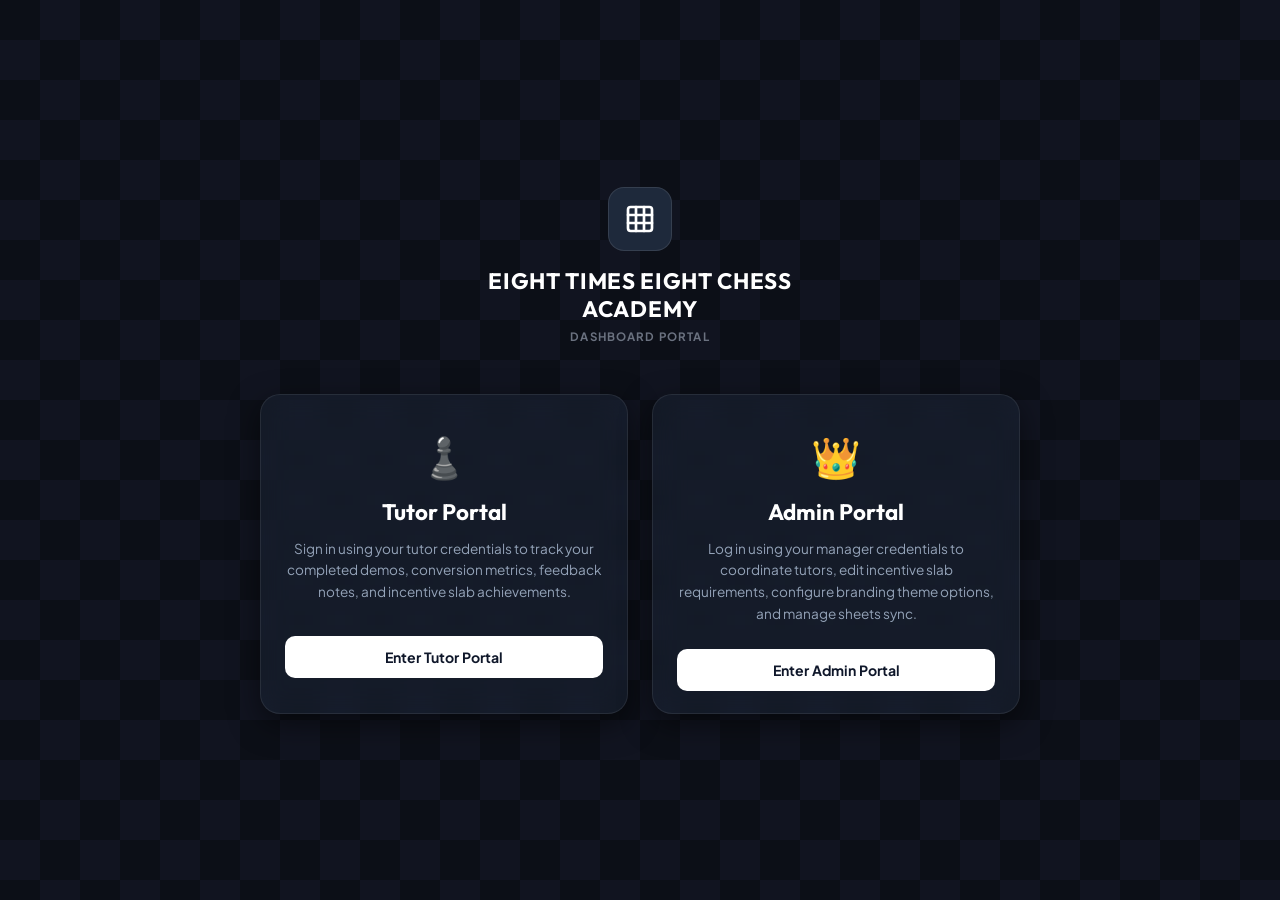
==== index.html @ c4b764b2 "Initial commit of Chess Academy Demo Tracking Portal" ====
<!DOCTYPE html>
<html lang="en">
<head>
  <meta charset="UTF-8">
  <meta name="viewport" content="width=device-width, initial-scale=1.0">
  <title>Eight Times Eight Chess Academy - Portal Entrance</title>
  <link rel="stylesheet" href="style.css">
  <style>
    /* Specific styles for the entrance router page */
    .entrance-container {
      display: flex;
      flex-direction: column;
      align-items: center;
      justify-content: center;
      min-height: 100vh;
      width: 100vw;
      background-color: #0c0f17;
      background-image: 
        linear-gradient(45deg, #111420 25%, transparent 25%), 
        linear-gradient(-45deg, #111420 25%, transparent 25%), 
        linear-gradient(45deg, transparent 75%, #111420 75%), 
        linear-gradient(-45deg, transparent 75%, #111420 75%);
      background-size: 80px 80px;
      background-position: 0 0, 0 40px, 40px -40px, -40px 0px;
      padding: 20px;
    }
    
    .entrance-grid {
      display: grid;
      grid-template-columns: 1fr 1fr;
      gap: 24px;
      width: 100%;
      max-width: 760px;
      margin-top: 40px;
    }
    
    @media (max-width: 600px) {
      .entrance-grid {
        grid-template-columns: 1fr;
      }
    }
    
    .entrance-card {
      background: rgba(30, 41, 59, 0.45);
      backdrop-filter: blur(14px);
      -webkit-backdrop-filter: blur(14px);
      border: 1px solid rgba(255, 255, 255, 0.08);
      border-radius: 20px;
      padding: 35px 24px;
      text-align: center;
      box-shadow: 0 10px 30px rgba(0, 0, 0, 0.5);
      transition: all 0.3s ease;
      display: flex;
      flex-direction: column;
      justify-content: space-between;
      height: 320px;
    }
    
    .entrance-card:hover {
      transform: translateY(-5px);
      border-color: rgba(255, 255, 255, 0.2);
      box-shadow: 0 15px 40px rgba(0, 0, 0, 0.6);
    }
    
    .entrance-card h2 {
      font-family: 'Outfit', sans-serif;
      font-size: 1.4rem;
      color: white;
      margin-bottom: 12px;
    }
    
    .entrance-card p {
      font-size: 0.85rem;
      color: #94a3b8;
      line-height: 1.6;
      margin-bottom: 24px;
    }
    
    .entrance-icon {
      font-size: 2.5rem;
      margin-bottom: 16px;
    }
  </style>
</head>
<body>

  <div class="entrance-container">
    <div class="login-header-group" style="margin-bottom: 10px;">
      <div class="login-brand-logo" id="entrance-logo-slot">
        <!-- Logo SVG -->
        <svg xmlns="http://www.w3.org/2000/svg" viewBox="0 0 24 24" fill="none" stroke="currentColor" stroke-width="2" stroke-linecap="round" stroke-linejoin="round" style="width: 32px; height: 32px; color: #ffffff;"><rect x="3" y="3" width="18" height="18" rx="2" stroke-width="2"/><path d="M9 3v18"/><path d="M15 3v18"/><path d="M3 9h18"/><path d="M3 15h18"/></svg>
      </div>
      <h1 class="login-title" id="entrance-brand-name">Eight Times Eight Chess Academy</h1>
      <div class="login-subtitle">Dashboard Portal</div>
    </div>

    <div class="entrance-grid">
      
      <!-- Tutor Portal Route Card -->
      <div class="entrance-card">
        <div>
          <div class="entrance-icon">♟️</div>
          <h2>Tutor Portal</h2>
          <p>Sign in using your tutor credentials to track your completed demos, conversion metrics, feedback notes, and incentive slab achievements.</p>
        </div>
        <a href="tutor.html" class="login-btn" style="text-decoration: none;">
          Enter Tutor Portal
        </a>
      </div>

      <!-- Admin Portal Route Card -->
      <div class="entrance-card">
        <div>
          <div class="entrance-icon">👑</div>
          <h2>Admin Portal</h2>
          <p>Log in using your manager credentials to coordinate tutors, edit incentive slab requirements, configure branding theme options, and manage sheets sync.</p>
        </div>
        <a href="admin.html" class="login-btn" style="text-decoration: none;">
          Enter Admin Portal
        </a>
      </div>

    </div>
  </div>

  <script src="mockData.js"></script>
  <script>
    // Load custom branding options on launch
    document.addEventListener("DOMContentLoaded", () => {
      const localBranding = localStorage.getItem("CHESS_PORTAL_BRANDING");
      if (localBranding) {
        const branding = JSON.parse(localBranding);
        
        // Update brand text
        document.getElementById("entrance-brand-name").textContent = branding.companyName;
        
        // Update logo
        const logoSlot = document.getElementById("entrance-logo-slot");
        if (logoSlot) {
          logoSlot.innerHTML = branding.logoUrl
            ? `<img src="${branding.logoUrl}" alt="Logo" style="width: 100%; height: 100%; object-fit: contain; border-radius: inherit;">`
            : branding.companyLogo;
        }
      }
    });
  </script>
</body>
</html>
---- style.css ----
/* style.css */
@import url('https://fonts.googleapis.com/css2?family=Outfit:wght@300;400;500;600;700&family=Plus+Jakarta+Sans:wght@300;400;500;600;700&display=swap');

:root {
  /* Default Branding Colors (Configurable via admin panel) */
  --brand-primary: #111827; /* Dark charcoal/black */
  --brand-secondary: #e07a5f; /* Peach/Orange accent */
  --bg-color: #f9fafb; /* Light background */
  --surface-color: #ffffff; /* White card backgrounds */
  --card-bg: #f3f4f6; /* Subtle grey panels */
  --text-main: #111827; /* Near black */
  --text-muted: #6b7280; /* Gray 500 */
  --border-color: #e5e7eb; /* Soft gray border */
  
  /* Status Colors */
  --color-success: #059669;
  --color-warning: #d97706;
  --color-danger: #dc2626;
  --color-info: #2563eb;
  
  --font-heading: 'Outfit', sans-serif;
  --font-body: 'Plus Jakarta Sans', sans-serif;
  --transition-smooth: all 0.25s cubic-bezier(0.4, 0, 0.2, 1);
  --shadow-soft: 0 1px 3px 0 rgba(0, 0, 0, 0.05), 0 1px 2px 0 rgba(0, 0, 0, 0.03);
  --shadow-panel: 0 4px 6px -1px rgba(0, 0, 0, 0.05), 0 2px 4px -1px rgba(0, 0, 0, 0.03);
}

* {
  box-sizing: border-box;
  margin: 0;
  padding: 0;
}

body {
  background-color: var(--bg-color);
  color: var(--text-main);
  font-family: var(--font-body);
  min-height: 100vh;
  display: flex;
  overflow-x: hidden;
  transition: background-color 0.4s ease;
}

/* App Shell Layout */
#app-container {
  display: flex;
  width: 100%;
  min-height: 100vh;
}

/* Sidebar Styling (White background) */
aside {
  width: 260px;
  background-color: var(--surface-color);
  border-right: 1px solid var(--border-color);
  display: flex;
  flex-direction: column;
  padding: 24px 18px;
  flex-shrink: 0;
  z-index: 10;
  position: relative;
}

.logo-container {
  display: flex;
  align-items: center;
  gap: 10px;
  margin-bottom: 30px;
  padding-bottom: 16px;
  border-bottom: 1px solid var(--border-color);
}

.logo-icon {
  width: 32px;
  height: 32px;
  display: flex;
  align-items: center;
  justify-content: center;
  border-radius: 8px;
  background: var(--brand-primary);
  color: white;
  flex-shrink: 0;
}

.logo-text {
  font-family: var(--font-heading);
  font-weight: 700;
  font-size: 1.05rem;
  letter-spacing: -0.01em;
  color: var(--text-main);
  white-space: normal;
  word-break: break-word;
  line-height: 1.25;
}

.nav-menu {
  list-style: none;
  display: flex;
  flex-direction: column;
  gap: 6px;
  flex-grow: 1;
}

.nav-header {
  font-size: 0.7rem;
  font-weight: 700;
  text-transform: uppercase;
  color: var(--text-muted);
  letter-spacing: 0.05em;
  margin: 15px 0 6px 12px;
}

.nav-item {
  display: flex;
  align-items: center;
  gap: 12px;
  padding: 10px 14px;
  border-radius: 10px;
  color: var(--text-muted);
  text-decoration: none;
  cursor: pointer;
  font-weight: 600;
  font-size: 0.88rem;
  transition: var(--transition-smooth);
  border: 1px solid transparent;
}

.nav-item:hover {
  color: var(--text-main);
  background-color: #f3f4f6;
}

.nav-item.active {
  background-color: var(--brand-primary);
  color: #ffffff;
}

.nav-item svg {
  width: 18px;
  height: 18px;
  stroke: currentColor;
}

.sidebar-footer {
  padding-top: 16px;
  border-top: 1px solid var(--border-color);
  display: flex;
  flex-direction: column;
  gap: 12px;
}

/* User Card in Sidebar */
.profile-card {
  display: flex;
  align-items: center;
  gap: 10px;
  padding: 10px 8px;
}

.profile-avatar {
  width: 32px;
  height: 32px;
  border-radius: 50%;
  background-color: #e5e7eb;
}

.profile-info {
  display: flex;
  flex-direction: column;
  overflow: hidden;
}

.profile-name {
  font-weight: 700;
  font-size: 0.82rem;
  color: var(--text-main);
  white-space: nowrap;
  overflow: hidden;
  text-overflow: ellipsis;
}

.profile-role {
  font-size: 0.72rem;
  color: var(--text-muted);
}

.signout-btn {
  display: flex;
  align-items: center;
  gap: 8px;
  color: var(--text-muted);
  font-size: 0.8rem;
  font-weight: 600;
  text-decoration: none;
  cursor: pointer;
  padding: 8px 12px;
  border-radius: 8px;
  transition: var(--transition-smooth);
}

.signout-btn:hover {
  color: var(--color-danger);
  background-color: #fef2f2;
}

/* Main Dashboard Panel */
main {
  flex-grow: 1;
  display: flex;
  flex-direction: column;
  min-height: 100vh;
  padding: 30px;
  overflow-y: auto;
}

header {
  display: flex;
  justify-content: space-between;
  align-items: center;
  margin-bottom: 24px;
  flex-shrink: 0;
}

.header-title-area h1 {
  font-family: var(--font-heading);
  font-weight: 700;
  font-size: 1.65rem;
}

.header-title-area p {
  color: var(--text-muted);
  font-size: 0.85rem;
  margin-top: 2px;
}

/* Dynamic Alert/Warning Banners (Pink color) */
.alert-banner {
  background-color: #fef2f2;
  border: 1px solid #fecaca;
  color: #991b1b;
  padding: 12px 16px;
  border-radius: 12px;
  font-size: 0.85rem;
  font-weight: 600;
  display: flex;
  align-items: center;
  gap: 10px;
  margin-bottom: 24px;
  animation: slideDown 0.3s ease-out;
}

@keyframes slideDown {
  from { opacity: 0; transform: translateY(-10px); }
  to { opacity: 1; transform: translateY(0); }
}

/* Specific styled KPI grid & colored cards from image 4 */
.kpi-grid {
  display: grid;
  grid-template-columns: repeat(4, 1fr);
  gap: 16px;
  margin-bottom: 20px;
}

@media (max-width: 1024px) {
  .kpi-grid {
    grid-template-columns: repeat(2, 1fr);
  }
}
@media (max-width: 600px) {
  .kpi-grid {
    grid-template-columns: 1fr;
  }
}

.kpi-card {
  background-color: var(--surface-color);
  border: 1px solid var(--border-color);
  border-radius: 16px;
  padding: 18px;
  display: flex;
  flex-direction: row;
  align-items: center;
  gap: 14px;
  box-shadow: var(--shadow-soft);
  transition: var(--transition-smooth);
}

.kpi-card:hover {
  transform: translateY(-2px);
  box-shadow: var(--shadow-panel);
}

.kpi-text-group {
  display: flex;
  flex-direction: column;
}

.kpi-title {
  font-size: 0.72rem;
  color: var(--text-muted);
  font-weight: 700;
  text-transform: uppercase;
  letter-spacing: 0.05em;
  margin-bottom: 4px;
}

.kpi-value {
  font-size: 1.6rem;
  font-weight: 700;
  font-family: var(--font-heading);
  color: var(--text-main);
}

.kpi-icon-wrapper {
  width: 42px;
  height: 42px;
  border-radius: 10px;
  display: flex;
  align-items: center;
  justify-content: center;
  flex-shrink: 0;
}

/* Colors matching screenshot KPI cards */
/* Card 1: Demos Done (Blue) */
.kpi-card.demos-done {
  background-color: #eff6ff; /* light blue */
  border-color: #dbeafe;
}
.kpi-card.demos-done .kpi-icon-wrapper {
  background-color: #dbeafe;
  color: var(--color-info);
}

/* Card 2: Converted (Green) */
.kpi-card.demos-converted {
  background-color: #f0fdf4; /* light green */
  border-color: #dcfce7;
}
.kpi-card.demos-converted .kpi-icon-wrapper {
  background-color: #dcfce7;
  color: var(--color-success);
}

/* Card 3: Demos Not Done (Orange) */
.kpi-card.demos-not-done {
  background-color: #fffbeb; /* light orange */
  border-color: #fef3c7;
}
.kpi-card.demos-not-done .kpi-icon-wrapper {
  background-color: #fef3c7;
  color: var(--color-warning);
}

/* Card 4: Cancelled (Red) */
.kpi-card.demos-cancelled {
  background-color: #fef2f2; /* light red */
  border-color: #fee2e2;
}
.kpi-card.demos-cancelled .kpi-icon-wrapper {
  background-color: #fee2e2;
  color: var(--color-danger);
}

/* Card 5: Current Slab (Purple) */
.kpi-card.current-slab {
  background-color: #faf5ff; /* light purple */
  border-color: #e9d5ff;
}
.kpi-card.current-slab .kpi-icon-wrapper {
  background-color: #e9d5ff;
  color: #7c3aed;
}

/* Card 6: Incentive Earned (Green) */
.kpi-card.incentive-earned {
  background-color: #f0fdf4;
  border-color: #dcfce7;
}
.kpi-card.incentive-earned .kpi-icon-wrapper {
  background-color: #dcfce7;
  color: var(--color-success);
}

/* Card 7: Today's Demos (Blue) */
.kpi-card.today-demos {
  background-color: #eff6ff;
  border-color: #dbeafe;
}
.kpi-card.today-demos .kpi-icon-wrapper {
  background-color: #dbeafe;
  color: var(--color-info);
}

/* Card 8: Total Demos (Yellow) */
.kpi-card.total-demos {
  background-color: #fffbeb;
  border-color: #fef3c7;
}
.kpi-card.total-demos .kpi-icon-wrapper {
  background-color: #fef3c7;
  color: var(--color-warning);
}

/* Split panel container */
.dashboard-grid {
  display: grid;
  grid-template-columns: 1.2fr 1fr;
  gap: 20px;
}

@media (max-width: 1024px) {
  .dashboard-grid {
    grid-template-columns: 1fr;
  }
}

.card-panel {
  background-color: var(--surface-color);
  border: 1px solid var(--border-color);
  border-radius: 18px;
  padding: 24px;
  box-shadow: var(--shadow-soft);
  margin-bottom: 20px;
}

.panel-header {
  display: flex;
  justify-content: space-between;
  align-items: center;
  margin-bottom: 18px;
}

.panel-title {
  font-family: var(--font-heading);
  font-weight: 600;
  font-size: 1.15rem;
}

/* Circular Conversion Progress Ring styling (Image 4 bottom-left) */
.circular-progress-card {
  display: flex;
  flex-direction: column;
  align-items: center;
  justify-content: center;
  padding: 40px 20px;
}

.circular-progress {
  position: relative;
  width: 160px;
  height: 160px;
}

.circular-progress svg {
  width: 160px;
  height: 160px;
  transform: rotate(-90deg);
}

.circular-progress circle {
  fill: none;
  stroke-width: 12;
  stroke-linecap: round;
}

.circular-progress .bg-ring {
  stroke: #f3f4f6;
}

.circular-progress .progress-ring {
  stroke: var(--brand-secondary);
  stroke-dasharray: 471; /* 2 * PI * r = 2 * 3.1415 * 75 */
  stroke-dashoffset: 471;
  transition: stroke-dashoffset 0.8s ease-in-out;
}

.progress-text-center {
  position: absolute;
  top: 50%;
  left: 50%;
  transform: translate(-50%, -50%);
  display: flex;
  flex-direction: column;
  align-items: center;
}

.progress-number {
  font-family: var(--font-heading);
  font-size: 1.85rem;
  font-weight: 700;
  color: var(--text-main);
}

.progress-label {
  font-size: 0.68rem;
  color: var(--text-muted);
  text-transform: uppercase;
  letter-spacing: 0.05em;
  font-weight: 700;
}

/* Slabs List (Image 4 bottom-right) */
.incentive-slabs-container {
  display: flex;
  flex-direction: column;
  gap: 16px;
}

.slab-progress-box {
  border: 1px solid var(--border-color);
  border-radius: 12px;
  padding: 16px;
  background-color: #f9fafb;
}

.slab-progress-header {
  display: flex;
  justify-content: space-between;
  align-items: center;
  font-size: 0.88rem;
  font-weight: 600;
}

.slab-progress-meta {
  display: flex;
  justify-content: space-between;
  font-size: 0.75rem;
  color: var(--text-muted);
  margin-top: 6px;
}

.slab-progress-bar-container {
  height: 6px;
  background-color: #e5e7eb;
  border-radius: 99px;
  margin-top: 10px;
  overflow: hidden;
}

.slab-progress-bar {
  height: 100%;
  border-radius: 99px;
  width: 0%;
  background-color: var(--brand-secondary);
  transition: width 0.6s ease-in-out;
}

.slab-progress-bar.locked {
  background-color: #cbd5e1;
}

/* Filter header bar (DatePicker / Search / Status) */
.filter-bar {
  display: flex;
  gap: 12px;
  margin-bottom: 18px;
  flex-wrap: wrap;
}

.filter-input {
  flex-grow: 1;
  background: var(--surface-color);
  border: 1px solid var(--border-color);
  padding: 10px 14px;
  border-radius: 10px;
  font-family: var(--font-body);
  font-size: 0.88rem;
  outline: none;
}

.filter-select {
  background: var(--surface-color);
  border: 1px solid var(--border-color);
  padding: 10px 14px;
  border-radius: 10px;
  font-family: var(--font-body);
  font-size: 0.88rem;
  outline: none;
  min-width: 140px;
  cursor: pointer;
}

/* Custom Table Layout (Standard Light theme tables) */
.table-container {
  overflow-x: auto;
  border-radius: 12px;
  border: 1px solid var(--border-color);
  background-color: var(--surface-color);
}

.custom-table {
  width: 100%;
  border-collapse: collapse;
  text-align: left;
  font-size: 0.85rem;
}

.custom-table th {
  background-color: #f9fafb;
  padding: 14px 18px;
  font-weight: 700;
  color: var(--text-muted);
  border-bottom: 1px solid var(--border-color);
}

.custom-table td {
  padding: 14px 18px;
  border-bottom: 1px solid var(--border-color);
  vertical-align: middle;
  color: var(--text-main);
}

.custom-table tbody tr:last-child td {
  border-bottom: none;
}

.custom-table tbody tr {
  transition: var(--transition-smooth);
}

.custom-table tbody tr:hover {
  background-color: #f9fafb;
}

/* Pill design for demo statuses */
.status-pill-select {
  border: none;
  outline: none;
  font-weight: 700;
  font-size: 0.75rem;
  padding: 4px 12px;
  border-radius: 99px;
  cursor: pointer;
  text-align: center;
  font-family: var(--font-body);
  -webkit-appearance: none;
  -moz-appearance: none;
  appearance: none;
}

/* Status: Converted (Light Green) */
.status-pill-select.status-converted {
  background-color: #d1fae5;
  color: #065f46;
}

/* Status: Demo Done (Light Peach/Orange) */
.status-pill-select.status-done {
  background-color: #ffe8db;
  color: #c2410c;
}

/* Status: Demo Not Done (Light Grey) */
.status-pill-select.status-not-done {
  background-color: #f1f3f5;
  color: #495057;
}

/* Status: Cancelled (Light Red) */
.status-pill-select.status-cancelled {
  background-color: #fee2e2;
  color: #991b1b;
}

/* Action button styles in tables */
.action-btn {
  background: none;
  border: none;
  cursor: pointer;
  color: var(--text-muted);
  transition: var(--transition-smooth);
  padding: 4px;
}

.action-btn:hover {
  color: var(--text-main);
}

.action-btn.delete:hover {
  color: var(--color-danger);
}

/* Date Switcher Widget (Header switcher: < July 2026 >) */
.date-switcher {
  display: flex;
  align-items: center;
  gap: 8px;
  background-color: #f3f4f6;
  border-radius: 10px;
  padding: 4px;
}

.date-switcher-btn {
  background: none;
  border: none;
  cursor: pointer;
  width: 28px;
  height: 28px;
  border-radius: 8px;
  display: flex;
  align-items: center;
  justify-content: center;
  color: var(--text-muted);
  font-weight: bold;
  transition: var(--transition-smooth);
}

.date-switcher-btn:hover {
  background-color: var(--surface-color);
  color: var(--text-main);
}

.date-switcher-value {
  font-weight: 700;
  font-size: 0.88rem;
  padding: 0 12px;
  user-select: none;
}

/* Pills tab switcher */
.tab-pills {
  display: inline-flex;
  background-color: #f3f4f6;
  padding: 4px;
  border-radius: 10px;
  gap: 2px;
}

.tab-pill {
  border: none;
  background: none;
  padding: 6px 14px;
  border-radius: 8px;
  font-size: 0.8rem;
  font-weight: 600;
  color: var(--text-muted);
  cursor: pointer;
  font-family: var(--font-body);
  transition: var(--transition-smooth);
}

.tab-pill.active {
  background-color: var(--surface-color);
  color: var(--text-main);
  box-shadow: var(--shadow-soft);
}

/* Full Screen Chess-Themed Login page */
#login-screen {
  position: fixed;
  top: 0;
  left: 0;
  width: 100vw;
  height: 100vh;
  z-index: 10000;
  display: flex;
  flex-direction: column;
  align-items: center;
  justify-content: center;
  background-color: #0c0f17;
  
  /* Chessboard pattern in CSS */
  background-image: 
    linear-gradient(45deg, #111420 25%, transparent 25%), 
    linear-gradient(-45deg, #111420 25%, transparent 25%), 
    linear-gradient(45deg, transparent 75%, #111420 75%), 
    linear-gradient(-45deg, transparent 75%, #111420 75%);
  background-size: 80px 80px;
  background-position: 0 0, 0 40px, 40px -40px, -40px 0px;
  overflow: hidden;
}

/* Faint overlay chess symbols on left/right edges */
#login-screen::before, #login-screen::after {
  content: '';
  position: absolute;
  width: 100%;
  height: 100%;
  top: 0;
  left: 0;
  pointer-events: none;
  opacity: 0.05;
  background-repeat: no-repeat;
  background-size: contain;
}

.login-header-group {
  text-align: center;
  margin-bottom: 24px;
  z-index: 10;
}

.login-brand-logo {
  width: 64px;
  height: 64px;
  background-color: #1e293b;
  border: 1px solid rgba(255, 255, 255, 0.1);
  border-radius: 16px;
  display: flex;
  align-items: center;
  justify-content: center;
  margin: 0 auto 16px auto;
  color: white;
}

.login-title {
  color: white;
  font-family: var(--font-heading);
  font-weight: 700;
  font-size: 1.4rem;
  letter-spacing: 0.03em;
  text-transform: uppercase;
  max-width: 320px;
}

.login-subtitle {
  color: var(--text-muted);
  font-size: 0.72rem;
  font-weight: 700;
  text-transform: uppercase;
  letter-spacing: 0.1em;
  margin-top: 6px;
}

/* Glassmorphism box */
.login-card {
  width: 90%;
  max-width: 380px;
  background: rgba(30, 41, 59, 0.45);
  backdrop-filter: blur(14px);
  -webkit-backdrop-filter: blur(14px);
  border: 1px solid rgba(255, 255, 255, 0.08);
  border-radius: 20px;
  padding: 30px 24px;
  box-shadow: 0 10px 30px rgba(0, 0, 0, 0.5);
  z-index: 10;
}

.login-form-group {
  display: flex;
  flex-direction: column;
  gap: 6px;
  margin-bottom: 20px;
}

.login-label {
  font-size: 0.72rem;
  font-weight: 700;
  color: #94a3b8;
  letter-spacing: 0.02em;
}

.login-input {
  background: rgba(255, 255, 255, 0.04);
  border: 1px solid rgba(255, 255, 255, 0.08);
  border-radius: 10px;
  padding: 12px;
  color: white;
  font-family: var(--font-body);
  font-size: 0.88rem;
  outline: none;
  transition: var(--transition-smooth);
}

.login-input:focus {
  border-color: rgba(255, 255, 255, 0.25);
  background: rgba(255, 255, 255, 0.08);
}

.login-btn {
  background-color: white;
  color: #0f172a;
  border: none;
  width: 100%;
  padding: 12px;
  border-radius: 10px;
  font-weight: 700;
  font-size: 0.88rem;
  cursor: pointer;
  display: flex;
  align-items: center;
  justify-content: center;
  gap: 8px;
  font-family: var(--font-body);
  transition: var(--transition-smooth);
}

.login-btn:hover {
  background-color: #f1f5f9;
  transform: translateY(-1px);
}

.login-footer-text {
  font-size: 0.7rem;
  color: #64748b;
  text-align: center;
  margin-top: 16px;
  z-index: 10;
}

/* Slabs setup form block */
.admin-grid {
  display: grid;
  grid-template-columns: 1.4fr 1fr;
  gap: 20px;
}

@media (max-width: 1024px) {
  .admin-grid {
    grid-template-columns: 1fr;
  }
}

/* standard forms styling */
.form-group {
  display: flex;
  flex-direction: column;
  gap: 6px;
  margin-bottom: 16px;
}

.form-group label {
  font-size: 0.8rem;
  font-weight: 700;
  color: var(--text-muted);
}

.form-control {
  background-color: var(--surface-color);
  border: 1px solid var(--border-color);
  padding: 10px 14px;
  border-radius: 10px;
  outline: none;
  font-family: var(--font-body);
  font-size: 0.88rem;
  color: var(--text-main);
  transition: var(--transition-smooth);
}

.form-control:focus {
  border-color: var(--brand-secondary);
}

.form-row {
  display: grid;
  grid-template-columns: 1fr 1fr;
  gap: 12px;
}

.btn {
  background-color: #f3f4f6;
  border: 1px solid var(--border-color);
  color: var(--text-main);
  padding: 10px 16px;
  border-radius: 10px;
  font-weight: 700;
  font-size: 0.85rem;
  cursor: pointer;
  display: inline-flex;
  align-items: center;
  justify-content: center;
  gap: 8px;
  transition: var(--transition-smooth);
  font-family: var(--font-body);
}

.btn:hover {
  background-color: #e5e7eb;
}

.btn-primary {
  background-color: var(--brand-primary);
  color: white;
  border: none;
}

.btn-primary:hover {
  background-color: #1f2937;
}

.btn-danger {
  background-color: #fee2e2;
  border-color: #fca5a5;
  color: #b91c1c;
}

.btn-danger:hover {
  background-color: #fca5a5;
  color: white;
}

.btn-sm {
  padding: 6px 12px;
  border-radius: 8px;
  font-size: 0.78rem;
}

/* Modal style overrides */
.modal-backdrop {
  position: fixed;
  top: 0;
  left: 0;
  width: 100vw;
  height: 100vh;
  z-index: 1000;
  background-color: rgba(15, 23, 42, 0.4);
  backdrop-filter: blur(4px);
  display: flex;
  align-items: center;
  justify-content: center;
  opacity: 0;
  pointer-events: none;
  transition: var(--transition-smooth);
}

.modal-backdrop.open {
  opacity: 1;
  pointer-events: auto;
}

.modal-content {
  background-color: var(--surface-color);
  border: 1px solid var(--border-color);
  width: 90%;
  max-width: 500px;
  border-radius: 18px;
  box-shadow: 0 20px 25px -5px rgba(0,0,0,0.1);
  transform: translateY(-20px);
  transition: var(--transition-smooth);
  overflow: hidden;
}

.modal-backdrop.open .modal-content {
  transform: translateY(0);
}

.modal-header {
  padding: 16px 20px;
  border-bottom: 1px solid var(--border-color);
  display: flex;
  justify-content: space-between;
  align-items: center;
}

.modal-title {
  font-family: var(--font-heading);
  font-weight: 700;
  font-size: 1.1rem;
}

.modal-close {
  background: none;
  border: none;
  color: var(--text-muted);
  cursor: pointer;
  padding: 4px;
}

.modal-body {
  padding: 20px;
}

.modal-footer {
  padding: 14px 20px;
  border-top: 1px solid var(--border-color);
  background-color: #f9fafb;
  display: flex;
  justify-content: flex-end;
  gap: 10px;
}

/* Switch styling */
.switch {
  position: relative;
  display: inline-block;
  width: 40px;
  height: 20px;
}

.switch input {
  opacity: 0;
  width: 0;
  height: 0;
}

.slider-toggle {
  position: absolute;
  cursor: pointer;
  top: 0;
  left: 0;
  right: 0;
  bottom: 0;
  background-color: #cbd5e1;
  transition: .2s;
  border-radius: 20px;
}

.slider-toggle:before {
  position: absolute;
  content: "";
  height: 14px;
  width: 14px;
  left: 3px;
  bottom: 3px;
  background-color: white;
  transition: .2s;
  border-radius: 50%;
}

input:checked + .slider-toggle {
  background-color: var(--color-success);
}

input:checked + .slider-toggle:before {
  transform: translateX(20px);
}

/* Toast messaging */
.toast-container {
  position: fixed;
  bottom: 20px;
  right: 20px;
  z-index: 20000;
  display: flex;
  flex-direction: column;
  gap: 8px;
}

.toast {
  background-color: var(--brand-primary);
  color: white;
  padding: 10px 16px;
  border-radius: 8px;
  font-size: 0.8rem;
  font-weight: 700;
  display: flex;
  align-items: center;
  gap: 8px;
  box-shadow: 0 4px 12px rgba(0,0,0,0.1);
  animation: slideUp 0.25s ease-out;
}

@keyframes slideUp {
  from { opacity: 0; transform: translateY(10px); }
  to { opacity: 1; transform: translateY(0); }
}

.toast.success { background-color: var(--color-success); }
.toast.warning { background-color: var(--color-warning); }
.toast.info { background-color: var(--color-info); }

/* SVG icons helper */
.icon {
  width: 18px;
  height: 18px;
  stroke-width: 2.25;
}

/* Loading Overlay for Sheets Syncing */
.sync-loader {
  display: inline-flex;
  align-items: center;
  gap: 8px;
  font-size: 0.78rem;
  color: var(--text-muted);
  font-weight: 600;
}

.spinner {
  width: 14px;
  height: 14px;
  border: 2px solid rgba(0, 0, 0, 0.1);
  border-left-color: var(--brand-primary);
  border-radius: 50%;
  animation: spin 0.8s linear infinite;
}

@keyframes spin {
  to { transform: rotate(360deg); }
}

/* CSS Horizontal Bar Chart styles */
.chart-container {
  display: flex;
  flex-direction: column;
  gap: 16px;
  margin-top: 10px;
}

.chart-row {
  display: flex;
  align-items: center;
  gap: 12px;
  font-size: 0.82rem;
  font-weight: 600;
}

.chart-tutor-name {
  width: 140px;
  white-space: nowrap;
  overflow: hidden;
  text-overflow: ellipsis;
  color: var(--text-main);
}

.chart-bar-outer {
  flex-grow: 1;
  height: 12px;
  background-color: var(--card-bg);
  border-radius: 99px;
  overflow: hidden;
  border: 1px solid var(--border-color);
}

.chart-bar-inner {
  height: 100%;
  border-radius: 99px;
  background: linear-gradient(90deg, var(--brand-primary), var(--brand-secondary));
  transition: width 0.6s cubic-bezier(0.4, 0, 0.2, 1);
}

.chart-tutor-val {
  width: 50px;
  text-align: right;
  color: var(--brand-secondary);
  font-weight: 700;
}

/* View Sections display toggling */
.view-section {
  display: none;
  animation: fadeIn 0.4s ease-out forwards;
}

.view-section.active {
  display: flex;
  flex-direction: column;
  gap: 30px;
}

@keyframes fadeIn {
  from { opacity: 0; transform: translateY(8px); }
  to { opacity: 1; transform: translateY(0); }
}
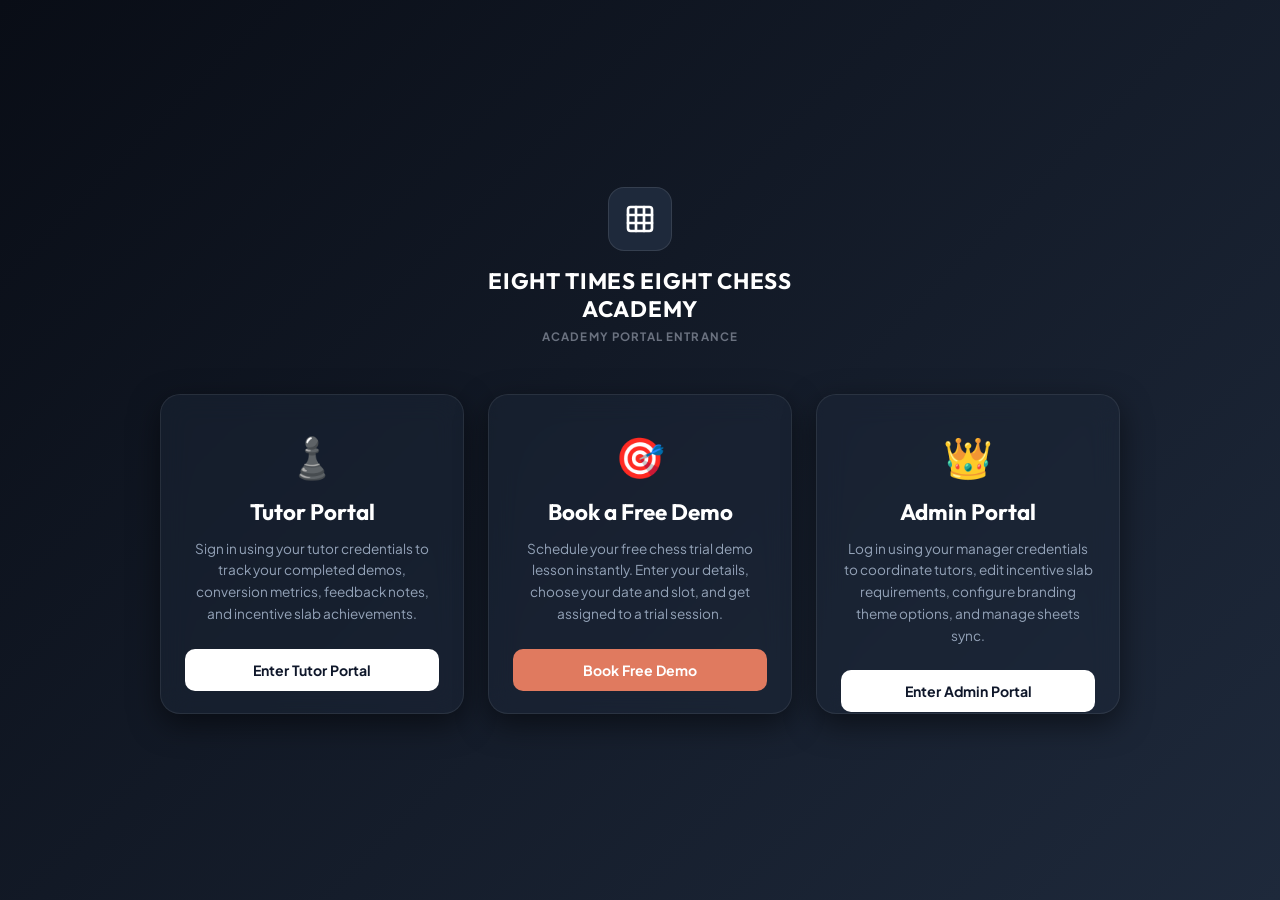
==== commit 543685df: "Update entrance routing grid with booking option and apply cache-busting" ====
--- a/index.html
+++ b/index.html
@@ -4,7 +4,7 @@
   <meta charset="UTF-8">
   <meta name="viewport" content="width=device-width, initial-scale=1.0">
   <title>Eight Times Eight Chess Academy - Portal Entrance</title>
-  <link rel="stylesheet" href="style.css">
+  <link rel="stylesheet" href="style.css?v=2">
   <style>
     /* Specific styles for the entrance router page */
     .entrance-container {
@@ -14,23 +14,16 @@
       justify-content: center;
       min-height: 100vh;
       width: 100vw;
-      background-color: #0c0f17;
-      background-image: 
-        linear-gradient(45deg, #111420 25%, transparent 25%), 
-        linear-gradient(-45deg, #111420 25%, transparent 25%), 
-        linear-gradient(45deg, transparent 75%, #111420 75%), 
-        linear-gradient(-45deg, transparent 75%, #111420 75%);
-      background-size: 80px 80px;
-      background-position: 0 0, 0 40px, 40px -40px, -40px 0px;
+      background: linear-gradient(135deg, #090d16 0%, #1e293b 100%);
       padding: 20px;
     }
     
     .entrance-grid {
       display: grid;
-      grid-template-columns: 1fr 1fr;
+      grid-template-columns: repeat(auto-fit, minmax(230px, 1fr));
       gap: 24px;
       width: 100%;
-      max-width: 760px;
+      max-width: 960px;
       margin-top: 40px;
     }
     
@@ -91,7 +84,7 @@
         <svg xmlns="http://www.w3.org/2000/svg" viewBox="0 0 24 24" fill="none" stroke="currentColor" stroke-width="2" stroke-linecap="round" stroke-linejoin="round" style="width: 32px; height: 32px; color: #ffffff;"><rect x="3" y="3" width="18" height="18" rx="2" stroke-width="2"/><path d="M9 3v18"/><path d="M15 3v18"/><path d="M3 9h18"/><path d="M3 15h18"/></svg>
       </div>
       <h1 class="login-title" id="entrance-brand-name">Eight Times Eight Chess Academy</h1>
-      <div class="login-subtitle">Dashboard Portal</div>
+      <div class="login-subtitle">Academy Portal Entrance</div>
     </div>
 
     <div class="entrance-grid">
@@ -105,6 +98,18 @@
         </div>
         <a href="tutor.html" class="login-btn" style="text-decoration: none;">
           Enter Tutor Portal
+        </a>
+      </div>
+
+      <!-- Client Booking Portal Card -->
+      <div class="entrance-card">
+        <div>
+          <div class="entrance-icon">🎯</div>
+          <h2>Book a Free Demo</h2>
+          <p>Schedule your free chess trial demo lesson instantly. Enter your details, choose your date and slot, and get assigned to a trial session.</p>
+        </div>
+        <a href="book.html" class="login-btn" style="text-decoration: none; background: #e07a5f; color: white; border: none;">
+          Book Free Demo
         </a>
       </div>
 
--- a/style.css
+++ b/style.css
@@ -664,6 +664,35 @@
   color: #991b1b;
 }
 
+/* Table Row status coloring */
+.custom-table tbody tr.row-status-converted {
+  background-color: #ecfdf5 !important; /* Subtle Light Green */
+}
+.custom-table tbody tr.row-status-converted:hover {
+  background-color: #d1fae5 !important;
+}
+
+.custom-table tbody tr.row-status-cancelled {
+  background-color: #fef2f2 !important; /* Subtle Light Red */
+}
+.custom-table tbody tr.row-status-cancelled:hover {
+  background-color: #fee2e2 !important;
+}
+
+.custom-table tbody tr.row-status-not-done {
+  background-color: #f9fafb !important; /* Subtle Light Grey */
+}
+.custom-table tbody tr.row-status-not-done:hover {
+  background-color: #f3f4f6 !important;
+}
+
+.custom-table tbody tr.row-status-done {
+  background-color: #fffaf0 !important; /* Subtle Light Orange */
+}
+.custom-table tbody tr.row-status-done:hover {
+  background-color: #ffedd5 !important;
+}
+
 /* Action button styles in tables */
 .action-btn {
   background: none;
@@ -759,16 +788,7 @@
   flex-direction: column;
   align-items: center;
   justify-content: center;
-  background-color: #0c0f17;
-  
-  /* Chessboard pattern in CSS */
-  background-image: 
-    linear-gradient(45deg, #111420 25%, transparent 25%), 
-    linear-gradient(-45deg, #111420 25%, transparent 25%), 
-    linear-gradient(45deg, transparent 75%, #111420 75%), 
-    linear-gradient(-45deg, transparent 75%, #111420 75%);
-  background-size: 80px 80px;
-  background-position: 0 0, 0 40px, 40px -40px, -40px 0px;
+  background: linear-gradient(135deg, #090d16 0%, #1e293b 100%);
   overflow: hidden;
 }
 
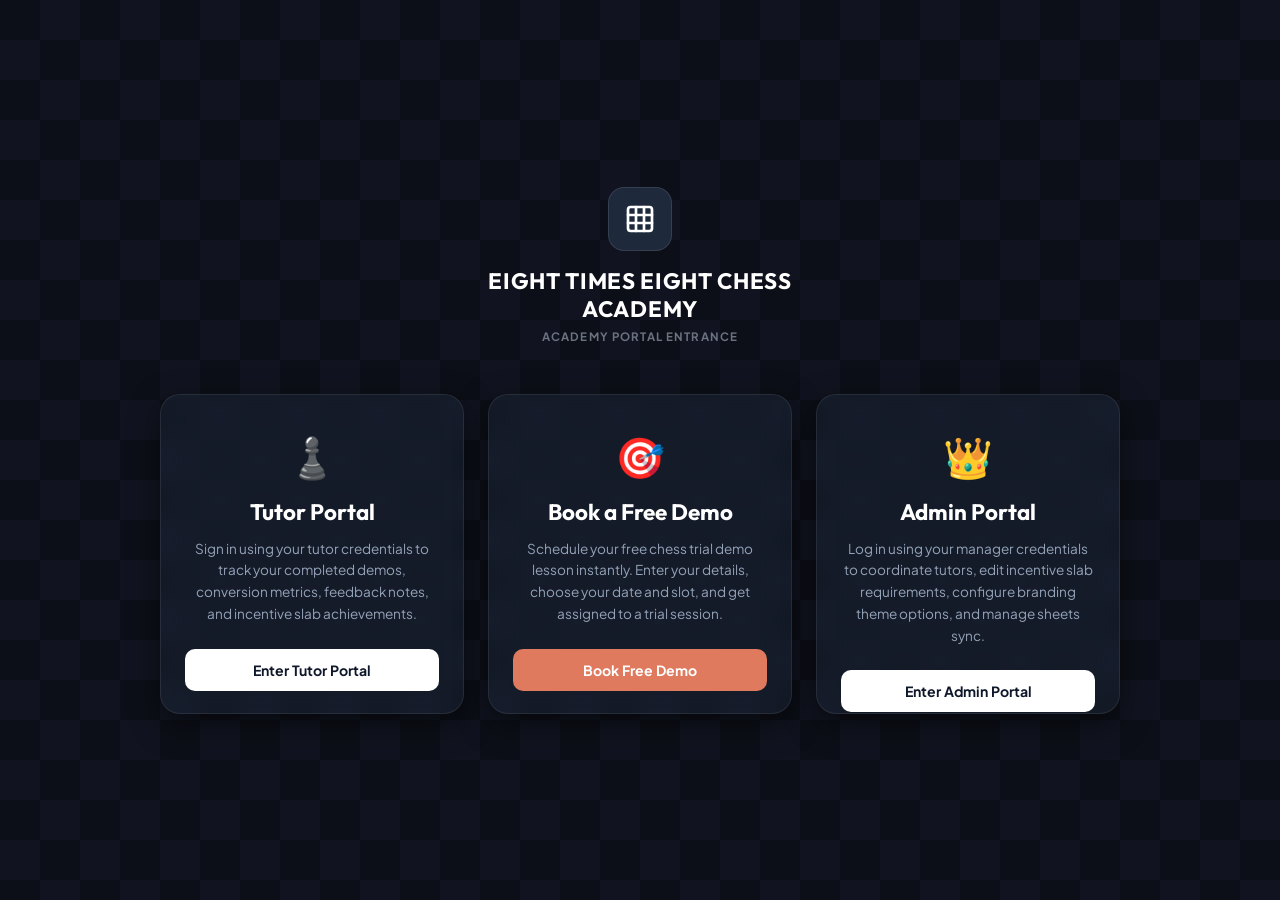
==== commit 3b101a38: "Restore checkered chessboard background pattern across all portals" ====
--- a/index.html
+++ b/index.html
@@ -6,7 +6,6 @@
   <title>Eight Times Eight Chess Academy - Portal Entrance</title>
   <link rel="stylesheet" href="style.css?v=2">
   <style>
-    /* Specific styles for the entrance router page */
     .entrance-container {
       display: flex;
       flex-direction: column;
@@ -14,7 +13,14 @@
       justify-content: center;
       min-height: 100vh;
       width: 100vw;
-      background: linear-gradient(135deg, #090d16 0%, #1e293b 100%);
+      background-color: #0c0f17;
+      background-image: 
+        linear-gradient(45deg, #111420 25%, transparent 25%), 
+        linear-gradient(-45deg, #111420 25%, transparent 25%), 
+        linear-gradient(45deg, transparent 75%, #111420 75%), 
+        linear-gradient(-45deg, transparent 75%, #111420 75%);
+      background-size: 80px 80px;
+      background-position: 0 0, 0 40px, 40px -40px, -40px 0px;
       padding: 20px;
     }
     
--- a/style.css
+++ b/style.css
@@ -788,7 +788,14 @@
   flex-direction: column;
   align-items: center;
   justify-content: center;
-  background: linear-gradient(135deg, #090d16 0%, #1e293b 100%);
+  background-color: #0c0f17;
+  background-image: 
+    linear-gradient(45deg, #111420 25%, transparent 25%), 
+    linear-gradient(-45deg, #111420 25%, transparent 25%), 
+    linear-gradient(45deg, transparent 75%, #111420 75%), 
+    linear-gradient(-45deg, transparent 75%, #111420 75%);
+  background-size: 80px 80px;
+  background-position: 0 0, 0 40px, 40px -40px, -40px 0px;
   overflow: hidden;
 }
 
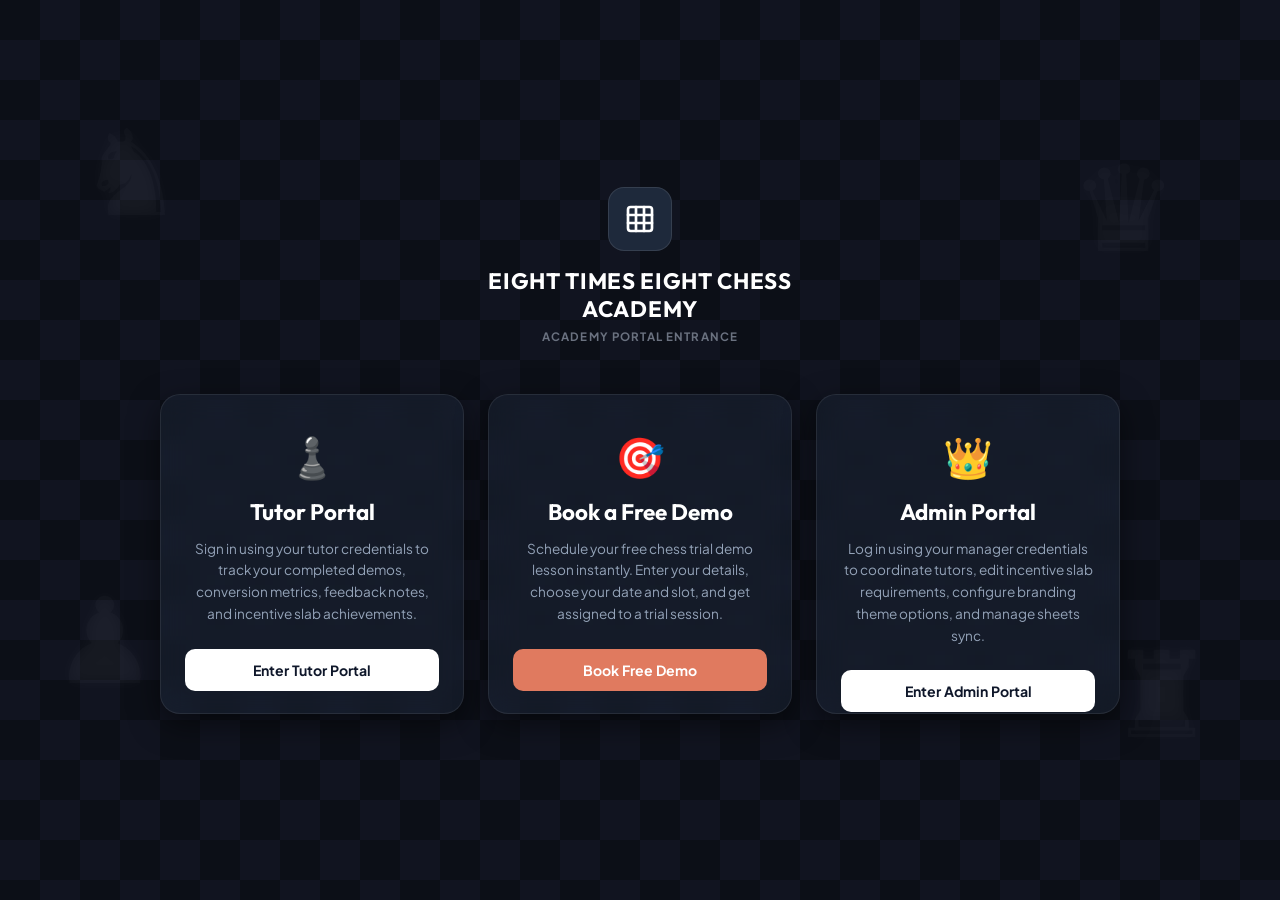
==== commit 1401aecb: "Add ambient floating chess piece animations and colored glow hover states" ====
--- a/index.html
+++ b/index.html
@@ -22,6 +22,35 @@
       background-size: 80px 80px;
       background-position: 0 0, 0 40px, 40px -40px, -40px 0px;
       padding: 20px;
+      position: relative;
+      overflow: hidden;
+    }
+    
+    /* ♟️ Floating Chess Pieces Animation */
+    .floating-piece {
+      position: absolute;
+      font-size: 7.5rem;
+      color: rgba(255, 255, 255, 0.02);
+      text-shadow: 0 0 15px rgba(255, 255, 255, 0.03);
+      pointer-events: none;
+      z-index: 1;
+      user-select: none;
+    }
+
+    @keyframes float-slow {
+      0% { transform: translateY(0px) rotate(0deg); }
+      50% { transform: translateY(-25px) rotate(6deg); }
+      100% { transform: translateY(0px) rotate(0deg); }
+    }
+    @keyframes float-medium {
+      0% { transform: translateY(0px) rotate(0deg); }
+      50% { transform: translateY(-18px) rotate(-8deg); }
+      100% { transform: translateY(0px) rotate(0deg); }
+    }
+    @keyframes float-fast {
+      0% { transform: translateY(0px) rotate(0deg); }
+      50% { transform: translateY(-12px) rotate(12deg); }
+      100% { transform: translateY(0px) rotate(0deg); }
     }
     
     .entrance-grid {
@@ -31,6 +60,8 @@
       width: 100%;
       max-width: 960px;
       margin-top: 40px;
+      position: relative;
+      z-index: 10;
     }
     
     @media (max-width: 600px) {
@@ -48,17 +79,30 @@
       padding: 35px 24px;
       text-align: center;
       box-shadow: 0 10px 30px rgba(0, 0, 0, 0.5);
-      transition: all 0.3s ease;
+      transition: all 0.4s cubic-bezier(0.165, 0.84, 0.44, 1);
       display: flex;
       flex-direction: column;
       justify-content: space-between;
       height: 320px;
     }
-    
-    .entrance-card:hover {
-      transform: translateY(-5px);
-      border-color: rgba(255, 255, 255, 0.2);
-      box-shadow: 0 15px 40px rgba(0, 0, 0, 0.6);
+
+    /* Colored glows for card hovers */
+    .entrance-card.tutor-card:hover {
+      transform: translateY(-8px);
+      border-color: rgba(139, 92, 246, 0.4); /* Purple glow */
+      box-shadow: 0 15px 35px rgba(139, 92, 246, 0.15);
+    }
+
+    .entrance-card.book-card:hover {
+      transform: translateY(-8px);
+      border-color: rgba(224, 122, 95, 0.5); /* Peach/Orange glow */
+      box-shadow: 0 15px 35px rgba(224, 122, 95, 0.18);
+    }
+
+    .entrance-card.admin-card:hover {
+      transform: translateY(-8px);
+      border-color: rgba(245, 158, 11, 0.4); /* Gold/Amber glow */
+      box-shadow: 0 15px 35px rgba(245, 158, 11, 0.15);
     }
     
     .entrance-card h2 {
@@ -78,13 +122,25 @@
     .entrance-icon {
       font-size: 2.5rem;
       margin-bottom: 16px;
+      transition: transform 0.3s ease;
+    }
+
+    .entrance-card:hover .entrance-icon {
+      transform: scale(1.15) rotate(5deg);
     }
   </style>
 </head>
 <body>
 
   <div class="entrance-container">
-    <div class="login-header-group" style="margin-bottom: 10px;">
+    <!-- Ambient Floating Chess Pieces -->
+    <div class="floating-piece" style="top: 10%; left: 6%; animation: float-slow 14s ease-in-out infinite;">♞</div>
+    <div class="floating-piece" style="top: 62%; left: 4%; animation: float-medium 10s ease-in-out infinite; animation-delay: -2s;">♟</div>
+    <div class="floating-piece" style="top: 14%; right: 8%; animation: float-fast 8s ease-in-out infinite; animation-delay: -4s;">♛</div>
+    <div class="floating-piece" style="top: 68%; right: 5%; animation: float-slow 12s ease-in-out infinite; animation-delay: -6s;">♜</div>
+    <div class="floating-piece" style="top: 38%; left: 46%; font-size: 6rem; animation: float-medium 16s ease-in-out infinite; opacity: 0.01;">♚</div>
+
+    <div class="login-header-group" style="margin-bottom: 10px; position: relative; z-index: 10;">
       <div class="login-brand-logo" id="entrance-logo-slot">
         <!-- Logo SVG -->
         <svg xmlns="http://www.w3.org/2000/svg" viewBox="0 0 24 24" fill="none" stroke="currentColor" stroke-width="2" stroke-linecap="round" stroke-linejoin="round" style="width: 32px; height: 32px; color: #ffffff;"><rect x="3" y="3" width="18" height="18" rx="2" stroke-width="2"/><path d="M9 3v18"/><path d="M15 3v18"/><path d="M3 9h18"/><path d="M3 15h18"/></svg>
@@ -96,7 +152,7 @@
     <div class="entrance-grid">
       
       <!-- Tutor Portal Route Card -->
-      <div class="entrance-card">
+      <div class="entrance-card tutor-card">
         <div>
           <div class="entrance-icon">♟️</div>
           <h2>Tutor Portal</h2>
@@ -108,7 +164,7 @@
       </div>
 
       <!-- Client Booking Portal Card -->
-      <div class="entrance-card">
+      <div class="entrance-card book-card">
         <div>
           <div class="entrance-icon">🎯</div>
           <h2>Book a Free Demo</h2>
@@ -120,7 +176,7 @@
       </div>
 
       <!-- Admin Portal Route Card -->
-      <div class="entrance-card">
+      <div class="entrance-card admin-card">
         <div>
           <div class="entrance-icon">👑</div>
           <h2>Admin Portal</h2>
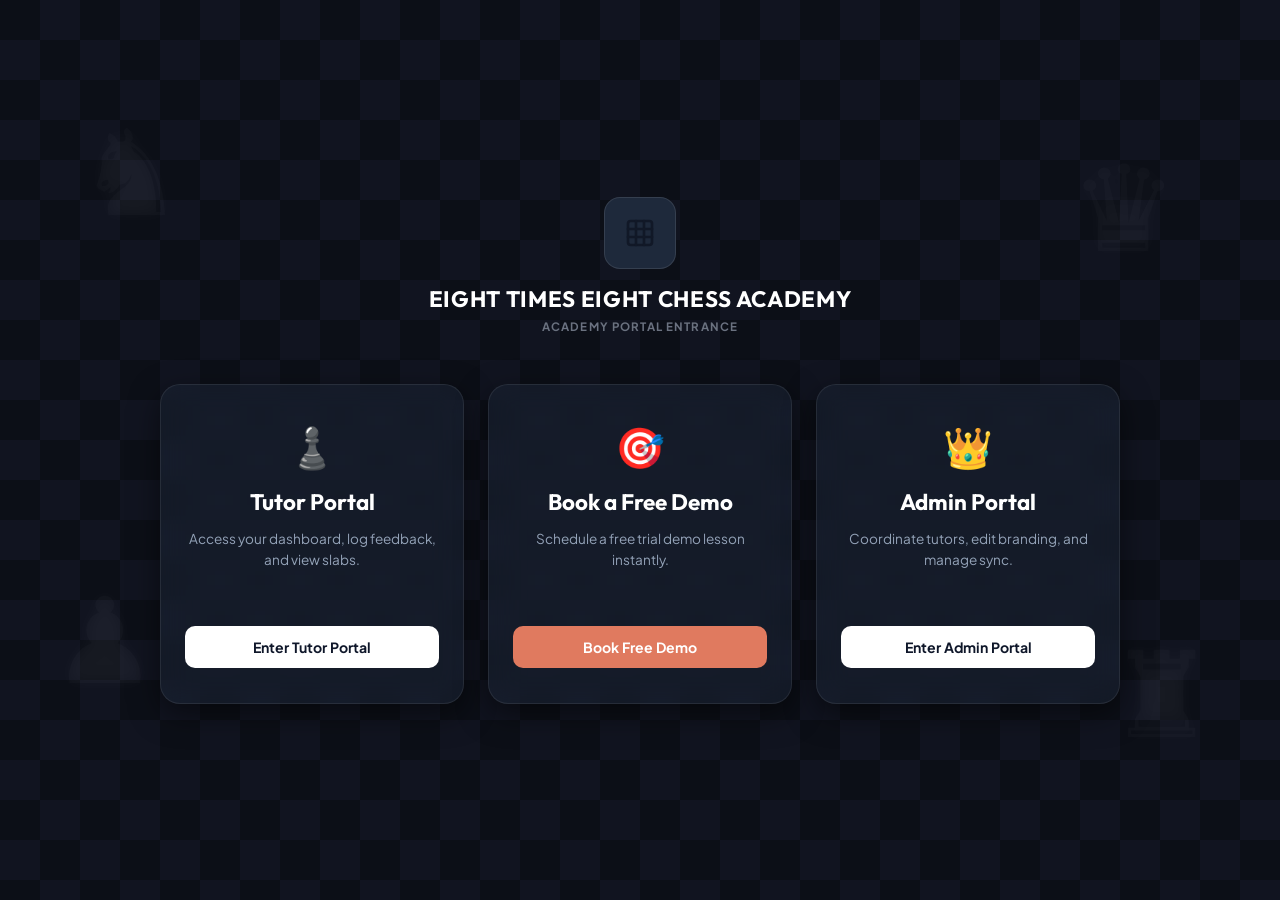
==== commit abd13692: "Optimize logo backgrounds, prevent title wrapping, and simplify card descriptions" ====
--- a/index.html
+++ b/index.html
@@ -156,7 +156,7 @@
         <div>
           <div class="entrance-icon">♟️</div>
           <h2>Tutor Portal</h2>
-          <p>Sign in using your tutor credentials to track your completed demos, conversion metrics, feedback notes, and incentive slab achievements.</p>
+          <p>Access your dashboard, log feedback, and view slabs.</p>
         </div>
         <a href="tutor.html" class="login-btn" style="text-decoration: none;">
           Enter Tutor Portal
@@ -168,7 +168,7 @@
         <div>
           <div class="entrance-icon">🎯</div>
           <h2>Book a Free Demo</h2>
-          <p>Schedule your free chess trial demo lesson instantly. Enter your details, choose your date and slot, and get assigned to a trial session.</p>
+          <p>Schedule a free trial demo lesson instantly.</p>
         </div>
         <a href="book.html" class="login-btn" style="text-decoration: none; background: #e07a5f; color: white; border: none;">
           Book Free Demo
@@ -180,7 +180,7 @@
         <div>
           <div class="entrance-icon">👑</div>
           <h2>Admin Portal</h2>
-          <p>Log in using your manager credentials to coordinate tutors, edit incentive slab requirements, configure branding theme options, and manage sheets sync.</p>
+          <p>Coordinate tutors, edit branding, and manage sync.</p>
         </div>
         <a href="admin.html" class="login-btn" style="text-decoration: none;">
           Enter Admin Portal
@@ -192,22 +192,85 @@
 
   <script src="mockData.js"></script>
   <script>
-    // Load custom branding options on launch
-    document.addEventListener("DOMContentLoaded", () => {
+    // Helper to dynamically load script
+    function loadScript(src) {
+      return new Promise((resolve, reject) => {
+        const s = document.createElement("script");
+        s.src = src;
+        s.onload = resolve;
+        s.onerror = reject;
+        document.head.appendChild(s);
+      });
+    }
+
+    // Dynamic brand loading for all users
+    document.addEventListener("DOMContentLoaded", async () => {
+      // 1. Initial local fallback
       const localBranding = localStorage.getItem("CHESS_PORTAL_BRANDING");
+      let branding = window.DEFAULT_BRANDING || {
+        companyName: "Eight Times Eight Chess Academy",
+        themeColors: { primary: "#111827", secondary: "#e07a5f" }
+      };
       if (localBranding) {
-        const branding = JSON.parse(localBranding);
-        
-        // Update brand text
+        try { branding = { ...branding, ...JSON.parse(localBranding) }; } catch(e) {}
+      }
+
+      function updateUI() {
         document.getElementById("entrance-brand-name").textContent = branding.companyName;
-        
-        // Update logo
+        document.title = branding.companyName;
+
+        if (branding.themeColors) {
+          document.documentElement.style.setProperty('--brand-primary', branding.themeColors.primary);
+          document.documentElement.style.setProperty('--brand-secondary', branding.themeColors.secondary);
+        }
+
         const logoSlot = document.getElementById("entrance-logo-slot");
         if (logoSlot) {
-          logoSlot.innerHTML = branding.logoUrl
-            ? `<img src="${branding.logoUrl}" alt="Logo" style="width: 100%; height: 100%; object-fit: contain; border-radius: inherit;">`
-            : branding.companyLogo;
+          if (branding.logoUrl) {
+            logoSlot.innerHTML = `<img src="${branding.logoUrl}" alt="Logo" style="width: 100%; height: 100%; object-fit: contain; border-radius: inherit;">`;
+            logoSlot.style.backgroundColor = "transparent";
+            logoSlot.style.border = "none";
+          } else {
+            logoSlot.innerHTML = branding.companyLogo || `<svg xmlns="http://www.w3.org/2000/svg" viewBox="0 0 24 24" fill="none" stroke="currentColor" stroke-width="2" stroke-linecap="round" stroke-linejoin="round" style="width: 32px; height: 32px; color: #ffffff;"><rect x="3" y="3" width="18" height="18" rx="2" stroke-width="2"/><path d="M9 3v18"/><path d="M15 3v18"/><path d="M3 9h18"/><path d="M3 15h18"/></svg>`;
+            logoSlot.style.backgroundColor = "#1e293b";
+            logoSlot.style.border = "1px solid rgba(255, 255, 255, 0.1)";
+          }
         }
+      }
+
+      updateUI();
+
+      // 2. Fetch live config from database (Google Sheets or Supabase)
+      const connector = branding.connectorType || "sheets";
+      if (connector === "supabase" && branding.supabaseUrl && branding.supabaseKey) {
+        try {
+          if (typeof window.supabase === "undefined") {
+            await loadScript("https://cdn.jsdelivr.net/npm/@supabase/supabase-js@2");
+          }
+          const client = window.supabase.createClient(branding.supabaseUrl, branding.supabaseKey);
+          const { data } = await client.from('branding').select('*').eq('id', 'default').maybeSingle();
+          if (data) {
+            branding.companyName = data.name || branding.companyName;
+            branding.logoUrl = data.logo || branding.logoUrl;
+            if (data.themeColors) branding.themeColors = { ...branding.themeColors, ...data.themeColors };
+            updateUI();
+          }
+        } catch(e) { console.warn("Supabase fetch failed", e); }
+      } else if (connector === "sheets" && branding.sheetsUrl) {
+        try {
+          const res = await fetch(`${branding.sheetsUrl}?action=readAll`);
+          const json = await res.json();
+          if (json && json.status === "success" && json.data && json.data.branding) {
+            const b = json.data.branding;
+            branding.companyName = b.name || b.companyName || branding.companyName;
+            branding.logoUrl = b.logo || b.logoUrl || branding.logoUrl;
+            if (b.themeColors) {
+              const colors = typeof b.themeColors === "string" ? JSON.parse(b.themeColors) : b.themeColors;
+              branding.themeColors = { ...branding.themeColors, ...colors };
+            }
+            updateUI();
+          }
+        } catch(e) { console.warn("Sheets fetch failed", e); }
       }
     });
   </script>
--- a/style.css
+++ b/style.css
@@ -820,8 +820,8 @@
 }
 
 .login-brand-logo {
-  width: 64px;
-  height: 64px;
+  width: 72px;
+  height: 72px;
   background-color: #1e293b;
   border: 1px solid rgba(255, 255, 255, 0.1);
   border-radius: 16px;
@@ -839,7 +839,7 @@
   font-size: 1.4rem;
   letter-spacing: 0.03em;
   text-transform: uppercase;
-  max-width: 320px;
+  max-width: 600px;
 }
 
 .login-subtitle {
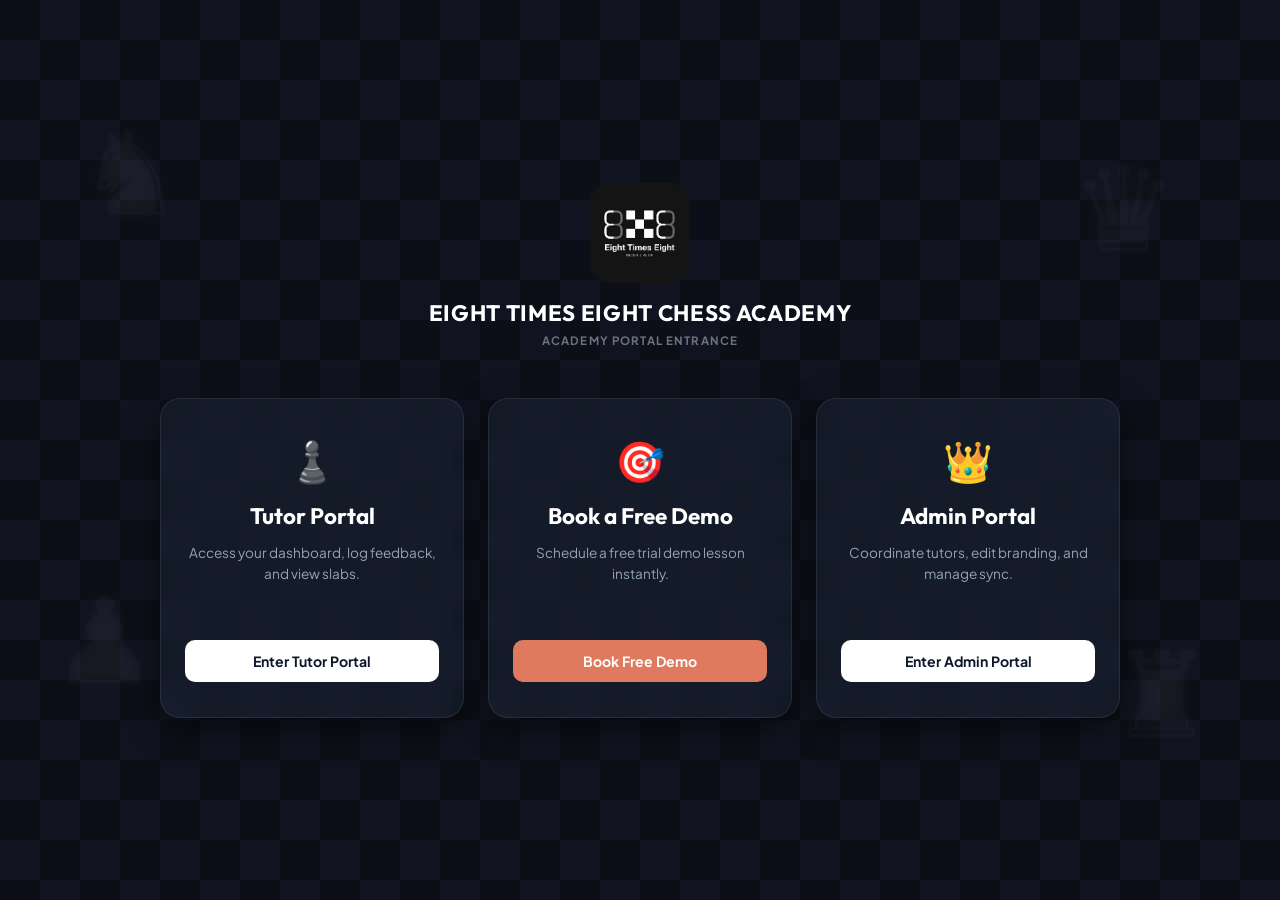
==== commit 65d60229: "feat: simplify booking client portal, implement tutor claim flow, limit availability slots, and set " ====
--- a/index.html
+++ b/index.html
@@ -4,6 +4,7 @@
   <meta charset="UTF-8">
   <meta name="viewport" content="width=device-width, initial-scale=1.0">
   <title>Eight Times Eight Chess Academy - Portal Entrance</title>
+  <link rel="icon" type="image/png" href="favicon.png">
   <link rel="stylesheet" href="style.css?v=2">
   <style>
     .entrance-container {
--- a/style.css
+++ b/style.css
@@ -41,6 +41,33 @@
   transition: background-color 0.4s ease;
 }
 
+/* ♟️ Floating Chess Pieces Animation */
+.floating-piece {
+  position: fixed;
+  font-size: 7.5rem;
+  color: rgba(255, 255, 255, 0.02);
+  text-shadow: 0 0 15px rgba(255, 255, 255, 0.03);
+  pointer-events: none;
+  z-index: 0;
+  user-select: none;
+}
+
+@keyframes float-slow {
+  0% { transform: translateY(0px) rotate(0deg); }
+  50% { transform: translateY(-25px) rotate(6deg); }
+  100% { transform: translateY(0px) rotate(0deg); }
+}
+@keyframes float-medium {
+  0% { transform: translateY(0px) rotate(0deg); }
+  50% { transform: translateY(-18px) rotate(-8deg); }
+  100% { transform: translateY(0px) rotate(0deg); }
+}
+@keyframes float-fast {
+  0% { transform: translateY(0px) rotate(0deg); }
+  50% { transform: translateY(-12px) rotate(12deg); }
+  100% { transform: translateY(0px) rotate(0deg); }
+}
+
 /* App Shell Layout */
 #app-container {
   display: flex;
@@ -679,11 +706,17 @@
   background-color: #fee2e2 !important;
 }
 
-.custom-table tbody tr.row-status-not-done {
-  background-color: #f9fafb !important; /* Subtle Light Grey */
-}
-.custom-table tbody tr.row-status-not-done:hover {
-  background-color: #f3f4f6 !important;
+/* Status: Reschedule (Light Yellow/Orange) */
+.status-pill-select.status-reschedule {
+  background-color: #fef3c7;
+  color: #92400e;
+}
+
+.custom-table tbody tr.row-status-reschedule {
+  background-color: #fffbeb !important;
+}
+.custom-table tbody tr.row-status-reschedule:hover {
+  background-color: #fef3c7 !important;
 }
 
 .custom-table tbody tr.row-status-done {
@@ -820,11 +853,11 @@
 }
 
 .login-brand-logo {
-  width: 72px;
-  height: 72px;
+  width: 100px;
+  height: 100px;
   background-color: #1e293b;
   border: 1px solid rgba(255, 255, 255, 0.1);
-  border-radius: 16px;
+  border-radius: 20px;
   display: flex;
   align-items: center;
   justify-content: center;
@@ -966,6 +999,11 @@
   transition: var(--transition-smooth);
 }
 
+.form-control option {
+  background-color: #1e293b;
+  color: #ffffff;
+}
+
 .form-control:focus {
   border-color: var(--brand-secondary);
 }
@@ -1271,3 +1309,36 @@
   from { opacity: 0; transform: translateY(8px); }
   to { opacity: 1; transform: translateY(0); }
 }
+
+/* Interactive Calendar Grid Table Styles */
+.calendar-grid-table td {
+  padding: 4px !important;
+  vertical-align: middle;
+  border: 1px solid rgba(255, 255, 255, 0.05) !important;
+}
+
+.calendar-cell {
+  width: 100%;
+  height: 100%;
+  display: flex;
+  align-items: center;
+  justify-content: center;
+  cursor: pointer;
+  font-size: 0.72rem;
+  color: var(--text-muted);
+  transition: all 0.2s ease;
+  user-select: none;
+  font-weight: 500;
+}
+
+.calendar-cell:hover {
+  background-color: rgba(255, 255, 255, 0.04);
+}
+
+.calendar-cell.active {
+  background-color: rgba(37, 211, 102, 0.12) !important;
+  color: #25d366;
+  font-weight: 700;
+  border: 2px solid #25d366 !important;
+  box-shadow: inset 0 0 10px rgba(37, 211, 102, 0.2);
+}
